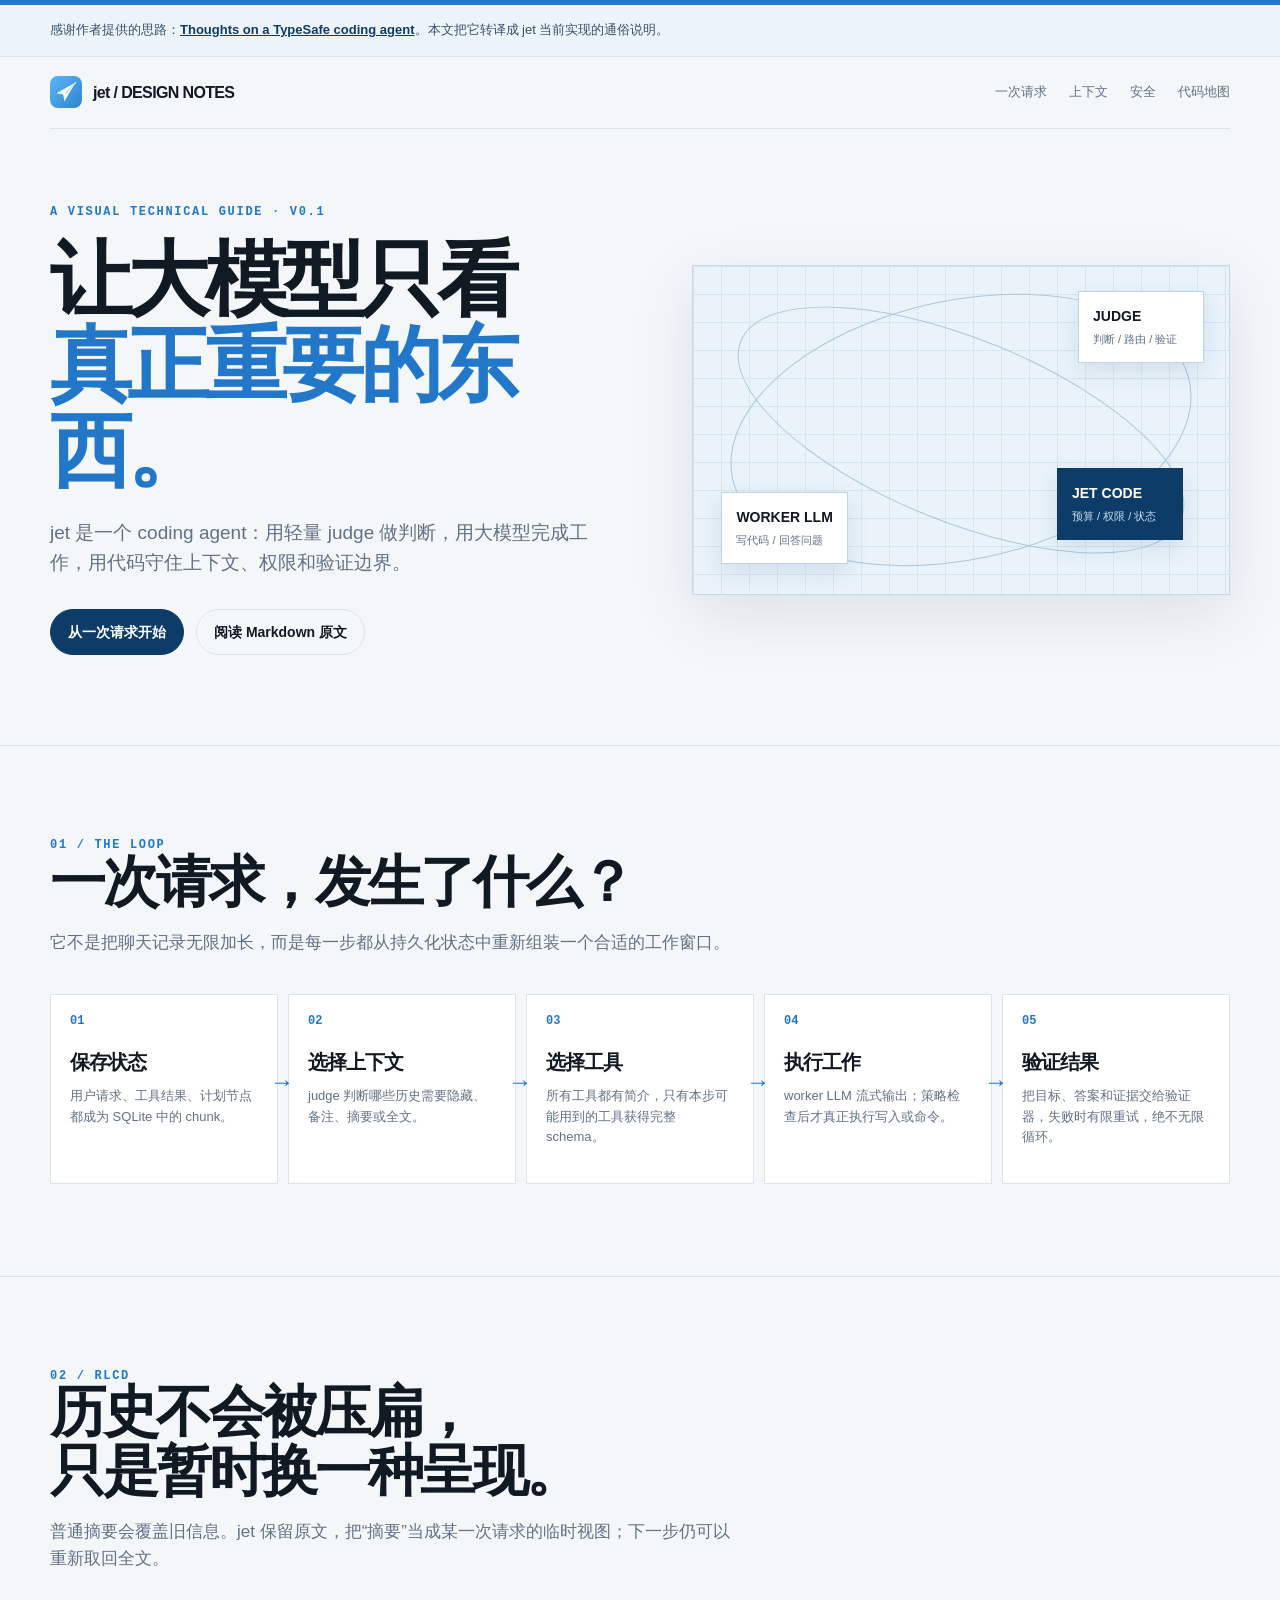
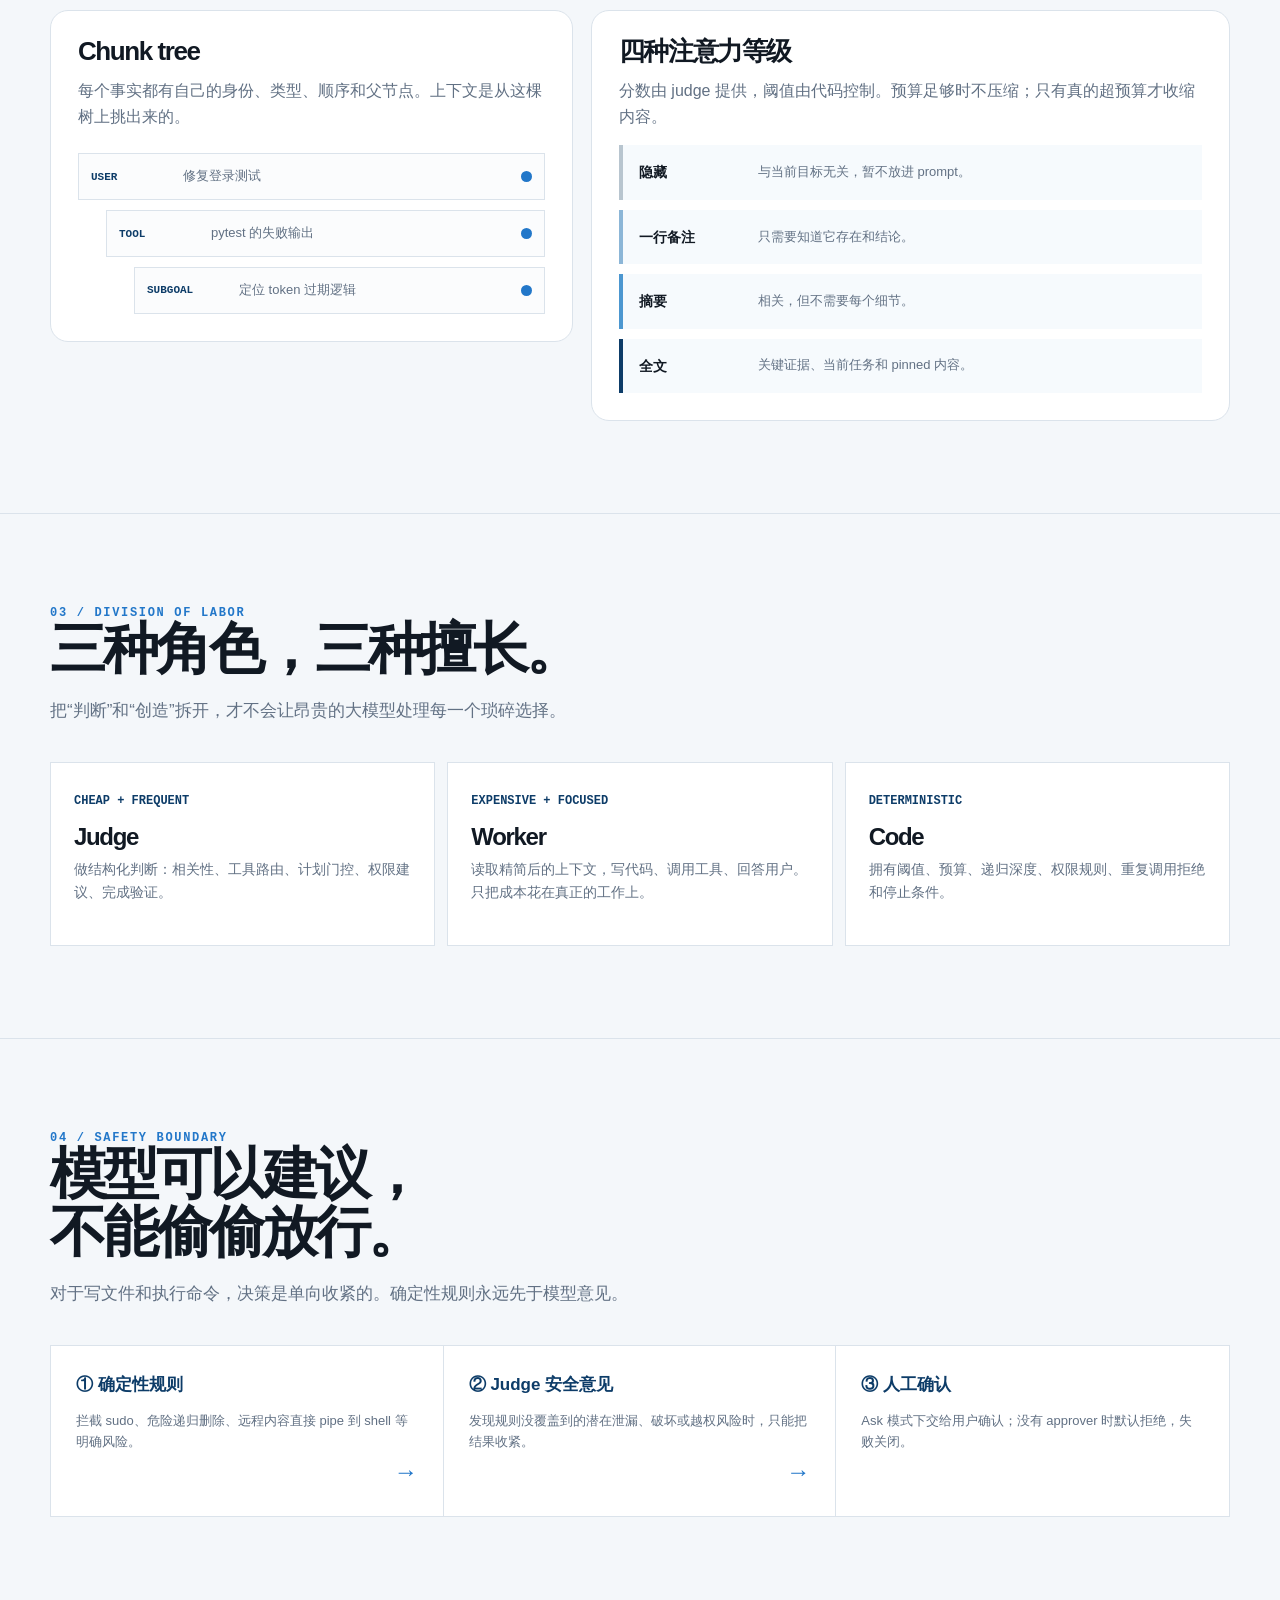
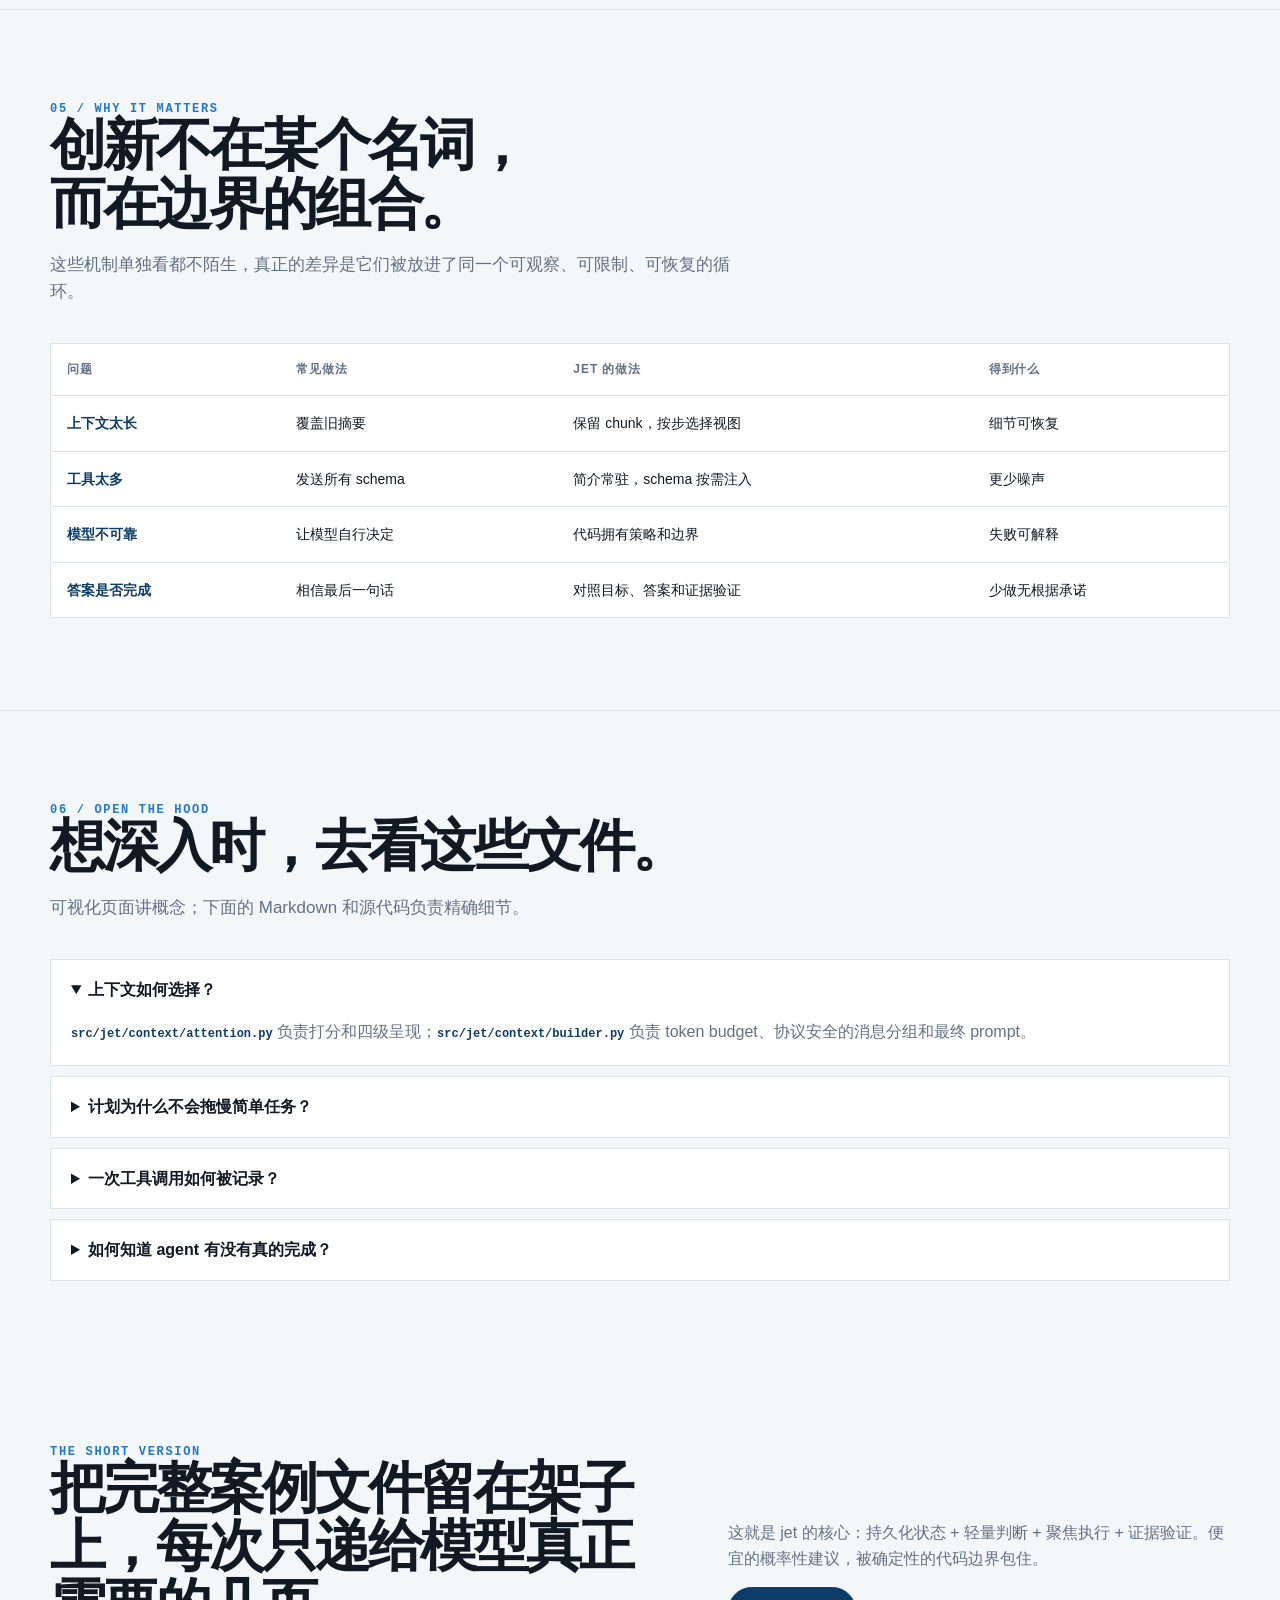
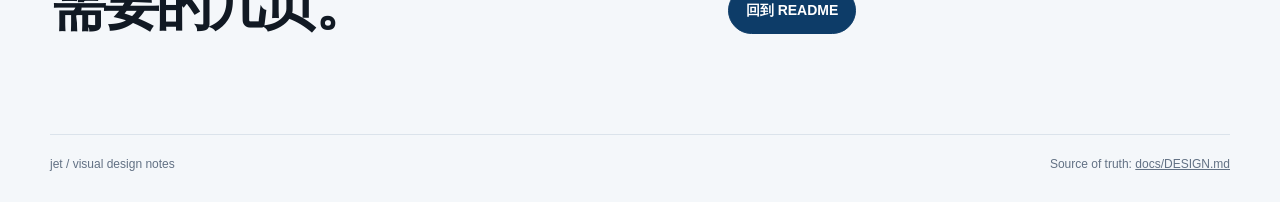
==== docs/design.html @ ad451bf1 "docs: add visual agent design guide" ====
<!doctype html>
<html lang="zh-CN">
<head>
  <meta charset="utf-8">
  <meta name="viewport" content="width=device-width, initial-scale=1">
  <meta name="description" content="jet coding agent 核心设计与创新点的可视化技术说明">
  <title>jet / 设计说明</title>
  <style>
    :root {
      --ink: #111923;
      --muted: #627184;
      --paper: #f4f7fa;
      --panel: #ffffff;
      --line: #dbe3eb;
      --blue: #2277c9;
      --blue-dark: #0d3c68;
      --blue-pale: #e7f2fc;
      --signal: #e6f0e8;
      --shadow: 0 20px 60px rgba(18, 42, 69, .10);
      --radius: 18px;
    }
    * { box-sizing: border-box; }
    html { scroll-behavior: smooth; }
    body {
      margin: 0; color: var(--ink); background: var(--paper);
      font-family: ui-sans-serif, -apple-system, BlinkMacSystemFont, "Segoe UI", sans-serif;
      line-height: 1.6;
    }
    a { color: inherit; }
    .topline { height: 5px; background: var(--blue); }
    .shell { width: min(1180px, calc(100% - 40px)); margin: auto; }
    .credit {
      padding: 15px max(20px, calc((100vw - 1180px) / 2));
      background: #edf4f9; color: #38516b; font-size: 13px;
      border-bottom: 1px solid var(--line);
    }
    .credit a { color: var(--blue-dark); font-weight: 700; }
    nav {
      height: 72px; display: flex; align-items: center; justify-content: space-between;
      border-bottom: 1px solid var(--line);
    }
    .brand { display: flex; align-items: center; gap: 11px; text-decoration: none; font-weight: 800; letter-spacing: -.04em; }
    .brand img { width: 32px; height: 32px; }
    .navlinks { display: flex; gap: 22px; color: var(--muted); font-size: 13px; }
    .navlinks a { text-decoration: none; }
    .navlinks a:hover, .navlinks a:focus { color: var(--blue); }
    .hero { padding: 76px 0 90px; display: grid; grid-template-columns: 1.04fr .96fr; gap: 60px; align-items: center; }
    .kicker { color: var(--blue); font: 700 12px/1.2 ui-monospace, SFMono-Regular, Menlo, monospace; letter-spacing: .14em; text-transform: uppercase; }
    h1, h2, h3 { margin: 0; letter-spacing: -.055em; line-height: 1.04; }
    h1 { margin-top: 18px; max-width: 650px; font-size: clamp(44px, 7vw, 82px); }
    h1 em { color: var(--blue); font-style: normal; }
    .lead { max-width: 570px; margin: 25px 0 30px; color: var(--muted); font-size: 19px; }
    .hero-actions { display: flex; gap: 12px; flex-wrap: wrap; }
    .button { display: inline-flex; align-items: center; padding: 11px 17px; border-radius: 999px; border: 1px solid var(--line); text-decoration: none; font-size: 14px; font-weight: 700; transition: transform .18s ease, border-color .18s ease; }
    .button:hover { transform: translateY(-2px); border-color: var(--blue); }
    .button.primary { color: white; background: var(--blue-dark); border-color: var(--blue-dark); }
    .hero-diagram { position: relative; min-height: 330px; padding: 26px; border: 1px solid #c7d8e7; background: #eaf3fa; box-shadow: var(--shadow); overflow: hidden; }
    .hero-diagram::before { content: ""; position: absolute; inset: 0; opacity: .5; background-image: linear-gradient(#c7d8e7 1px, transparent 1px), linear-gradient(90deg, #c7d8e7 1px, transparent 1px); background-size: 28px 28px; }
    .orbit { position: absolute; inset: 34px; border: 1px solid #a9c7df; border-radius: 50%; transform: rotate(-12deg); }
    .orbit.two { inset: 72px 30px; transform: rotate(22deg); }
    .node { position: absolute; z-index: 1; display: grid; gap: 4px; min-width: 126px; padding: 13px 14px; background: white; border: 1px solid #bdd2e3; box-shadow: 0 8px 22px rgba(28, 75, 117, .12); }
    .node strong { font-size: 14px; }
    .node small { color: var(--muted); font-size: 11px; }
    .node.judge { top: 25px; right: 25px; }
    .node.worker { left: 28px; bottom: 30px; }
    .node.code { right: 46px; bottom: 54px; background: var(--blue-dark); color: white; border-color: var(--blue-dark); }
    .node.code small { color: #c5dcf1; }
    .section { padding: 92px 0; border-top: 1px solid var(--line); }
    .section-head { max-width: 690px; margin-bottom: 38px; }
    h2 { font-size: clamp(32px, 5vw, 56px); }
    .section-head p { color: var(--muted); font-size: 17px; margin: 18px 0 0; }
    .flow { display: grid; grid-template-columns: repeat(5, 1fr); gap: 10px; }
    .flow-step { min-height: 190px; position: relative; padding: 19px; background: var(--panel); border: 1px solid var(--line); }
    .flow-step:not(:last-child)::after { content: "→"; position: absolute; z-index: 2; top: 68px; right: -17px; color: var(--blue); font-size: 24px; }
    .number { color: var(--blue); font: 700 12px ui-monospace, monospace; }
    .flow-step h3 { margin-top: 24px; font-size: 20px; }
    .flow-step p { color: var(--muted); font-size: 13px; }
    .split { display: grid; grid-template-columns: .9fr 1.1fr; gap: 18px; align-items: start; }
    .panel { background: var(--panel); border: 1px solid var(--line); padding: 27px; border-radius: var(--radius); }
    .panel h3 { font-size: 26px; margin-bottom: 13px; }
    .panel p { color: var(--muted); margin-top: 0; }
    .chunk-tree { display: grid; gap: 10px; margin-top: 24px; }
    .chunk { display: grid; grid-template-columns: 80px 1fr auto; gap: 12px; align-items: center; padding: 12px; border: 1px solid var(--line); background: #fbfcfd; font-size: 13px; }
    .chunk b { color: var(--blue-dark); font: 700 11px ui-monospace, monospace; }
    .chunk span { color: var(--muted); }
    .chunk i { width: 11px; height: 11px; border-radius: 50%; background: var(--blue); }
    .chunk:nth-child(2) { margin-left: 28px; } .chunk:nth-child(3) { margin-left: 56px; }
    .levels { display: grid; gap: 10px; }
    .level { display: grid; grid-template-columns: 104px 1fr; gap: 15px; align-items: center; padding: 16px; border-left: 4px solid var(--blue); background: #f6fafd; }
    .level strong { font-size: 14px; } .level span { color: var(--muted); font-size: 13px; }
    .level:nth-child(1) { border-color: #b8c5cf; } .level:nth-child(2) { border-color: #8cb6d7; } .level:nth-child(3) { border-color: #4c97d0; } .level:nth-child(4) { border-color: var(--blue-dark); }
    .roles { display: grid; grid-template-columns: repeat(3, 1fr); gap: 12px; }
    .role { padding: 23px; min-height: 184px; border-top: 4px solid var(--blue); background: var(--panel); border: 1px solid var(--line); }
    .role h3 { font-size: 24px; margin: 14px 0 8px; }
    .role p { color: var(--muted); font-size: 14px; margin: 0; }
    .role code, code { color: var(--blue-dark); font: 700 12px ui-monospace, monospace; }
    .policy { display: grid; grid-template-columns: repeat(3, 1fr); gap: 0; border: 1px solid var(--line); background: var(--panel); }
    .policy-step { padding: 25px; min-height: 160px; border-right: 1px solid var(--line); }
    .policy-step:last-child { border-right: 0; }
    .policy-step strong { display: block; color: var(--blue-dark); font-size: 17px; }
    .policy-step span { display: block; margin-top: 13px; color: var(--muted); font-size: 13px; }
    .policy-step::after { content: "→"; float: right; color: var(--blue); font-size: 24px; }
    .policy-step:last-child::after { content: ""; }
    .compare { width: 100%; border-collapse: collapse; background: var(--panel); border: 1px solid var(--line); font-size: 14px; }
    .compare th, .compare td { text-align: left; vertical-align: top; padding: 16px; border-bottom: 1px solid var(--line); }
    .compare th { color: var(--muted); font-size: 12px; text-transform: uppercase; letter-spacing: .08em; }
    .compare td:first-child { color: var(--blue-dark); font-weight: 800; }
    details { background: var(--panel); border: 1px solid var(--line); margin-top: 10px; }
    summary { cursor: pointer; padding: 17px 20px; font-weight: 800; list-style-position: inside; }
    details div { padding: 0 20px 20px; color: var(--muted); }
    .closing { padding: 72px 0 100px; display: grid; grid-template-columns: 1fr .8fr; gap: 50px; align-items: end; }
    .closing h2 { max-width: 650px; }
    .closing p { color: var(--muted); }
    footer { padding: 20px 0 28px; border-top: 1px solid var(--line); color: var(--muted); font-size: 12px; display: flex; justify-content: space-between; gap: 20px; }
    @media (max-width: 820px) {
      .shell { width: min(100% - 28px, 680px); }
      .navlinks { display: none; }
      .hero, .split, .closing { grid-template-columns: 1fr; gap: 34px; }
      .hero { padding-top: 54px; }
      .flow, .roles { grid-template-columns: 1fr; }
      .flow-step { min-height: auto; } .flow-step:not(:last-child)::after { content: "↓"; top: auto; right: 18px; bottom: -20px; }
      .policy { grid-template-columns: 1fr; } .policy-step { border-right: 0; border-bottom: 1px solid var(--line); min-height: auto; } .policy-step:last-child { border-bottom: 0; }
      .policy-step::after { content: "↓"; }
      .compare { display: block; overflow-x: auto; }
      footer { display: block; } footer span { display: block; margin-top: 7px; }
    }
    @media (prefers-reduced-motion: reduce) { html { scroll-behavior: auto; } .button { transition: none; } }
  </style>
</head>
<body>
  <div class="topline"></div>
  <div class="credit">感谢作者提供的思路：<a href="https://docs.google.com/document/d/1G61uUB0FifUnmmrPzFQojZ3KpczYKmXGpgEXDJ2l_Zg/edit?tab=t.0" target="_blank" rel="noreferrer">Thoughts on a TypeSafe coding agent</a>。本文把它转译成 jet 当前实现的通俗说明。</div>
  <header class="shell">
    <nav aria-label="主导航">
      <a class="brand" href="#top"><img src="logo.svg" alt="jet logo">jet / DESIGN NOTES</a>
      <div class="navlinks"><a href="#flow">一次请求</a><a href="#context">上下文</a><a href="#safety">安全</a><a href="#map">代码地图</a></div>
    </nav>
  </header>

  <main id="top">
    <section class="shell hero">
      <div>
        <div class="kicker">A visual technical guide · v0.1</div>
        <h1>让大模型只看<br><em>真正重要的东西。</em></h1>
        <p class="lead">jet 是一个 coding agent：用轻量 judge 做判断，用大模型完成工作，用代码守住上下文、权限和验证边界。</p>
        <div class="hero-actions"><a class="button primary" href="#flow">从一次请求开始</a><a class="button" href="DESIGN.md">阅读 Markdown 原文</a></div>
      </div>
      <div class="hero-diagram" aria-label="judge、worker 和 code 的协作图">
        <div class="orbit"></div><div class="orbit two"></div>
        <div class="node judge"><strong>JUDGE</strong><small>判断 / 路由 / 验证</small></div>
        <div class="node worker"><strong>WORKER LLM</strong><small>写代码 / 回答问题</small></div>
        <div class="node code"><strong>JET CODE</strong><small>预算 / 权限 / 状态</small></div>
      </div>
    </section>

    <section class="section" id="flow"><div class="shell">
      <div class="section-head"><div class="kicker">01 / The loop</div><h2>一次请求，发生了什么？</h2><p>它不是把聊天记录无限加长，而是每一步都从持久化状态中重新组装一个合适的工作窗口。</p></div>
      <div class="flow">
        <article class="flow-step"><div class="number">01</div><h3>保存状态</h3><p>用户请求、工具结果、计划节点都成为 SQLite 中的 chunk。</p></article>
        <article class="flow-step"><div class="number">02</div><h3>选择上下文</h3><p>judge 判断哪些历史需要隐藏、备注、摘要或全文。</p></article>
        <article class="flow-step"><div class="number">03</div><h3>选择工具</h3><p>所有工具都有简介，只有本步可能用到的工具获得完整 schema。</p></article>
        <article class="flow-step"><div class="number">04</div><h3>执行工作</h3><p>worker LLM 流式输出；策略检查后才真正执行写入或命令。</p></article>
        <article class="flow-step"><div class="number">05</div><h3>验证结果</h3><p>把目标、答案和证据交给验证器，失败时有限重试，绝不无限循环。</p></article>
      </div>
    </div></section>

    <section class="section" id="context"><div class="shell">
      <div class="section-head"><div class="kicker">02 / RLCD</div><h2>历史不会被压扁，<br>只是暂时换一种呈现。</h2><p>普通摘要会覆盖旧信息。jet 保留原文，把“摘要”当成某一次请求的临时视图；下一步仍可以重新取回全文。</p></div>
      <div class="split">
        <div class="panel"><h3>Chunk tree</h3><p>每个事实都有自己的身份、类型、顺序和父节点。上下文是从这棵树上挑出来的。</p><div class="chunk-tree"><div class="chunk"><b>USER</b><span>修复登录测试</span><i></i></div><div class="chunk"><b>TOOL</b><span>pytest 的失败输出</span><i></i></div><div class="chunk"><b>SUBGOAL</b><span>定位 token 过期逻辑</span><i></i></div></div></div>
        <div class="panel"><h3>四种注意力等级</h3><p>分数由 judge 提供，阈值由代码控制。预算足够时不压缩；只有真的超预算才收缩内容。</p><div class="levels"><div class="level"><strong>隐藏</strong><span>与当前目标无关，暂不放进 prompt。</span></div><div class="level"><strong>一行备注</strong><span>只需要知道它存在和结论。</span></div><div class="level"><strong>摘要</strong><span>相关，但不需要每个细节。</span></div><div class="level"><strong>全文</strong><span>关键证据、当前任务和 pinned 内容。</span></div></div></div>
      </div>
    </div></section>

    <section class="section"><div class="shell">
      <div class="section-head"><div class="kicker">03 / Division of labor</div><h2>三种角色，三种擅长。</h2><p>把“判断”和“创造”拆开，才不会让昂贵的大模型处理每一个琐碎选择。</p></div>
      <div class="roles"><article class="role"><code>CHEAP + FREQUENT</code><h3>Judge</h3><p>做结构化判断：相关性、工具路由、计划门控、权限建议、完成验证。</p></article><article class="role"><code>EXPENSIVE + FOCUSED</code><h3>Worker</h3><p>读取精简后的上下文，写代码、调用工具、回答用户。只把成本花在真正的工作上。</p></article><article class="role"><code>DETERMINISTIC</code><h3>Code</h3><p>拥有阈值、预算、递归深度、权限规则、重复调用拒绝和停止条件。</p></article></div>
    </div></section>

    <section class="section" id="safety"><div class="shell">
      <div class="section-head"><div class="kicker">04 / Safety boundary</div><h2>模型可以建议，<br>不能偷偷放行。</h2><p>对于写文件和执行命令，决策是单向收紧的。确定性规则永远先于模型意见。</p></div>
      <div class="policy"><div class="policy-step"><strong>① 确定性规则</strong><span>拦截 sudo、危险递归删除、远程内容直接 pipe 到 shell 等明确风险。</span></div><div class="policy-step"><strong>② Judge 安全意见</strong><span>发现规则没覆盖到的潜在泄漏、破坏或越权风险时，只能把结果收紧。</span></div><div class="policy-step"><strong>③ 人工确认</strong><span>Ask 模式下交给用户确认；没有 approver 时默认拒绝，失败关闭。</span></div></div>
    </div></section>

    <section class="section"><div class="shell">
      <div class="section-head"><div class="kicker">05 / Why it matters</div><h2>创新不在某个名词，<br>而在边界的组合。</h2><p>这些机制单独看都不陌生，真正的差异是它们被放进了同一个可观察、可限制、可恢复的循环。</p></div>
      <table class="compare"><thead><tr><th>问题</th><th>常见做法</th><th>jet 的做法</th><th>得到什么</th></tr></thead><tbody><tr><td>上下文太长</td><td>覆盖旧摘要</td><td>保留 chunk，按步选择视图</td><td>细节可恢复</td></tr><tr><td>工具太多</td><td>发送所有 schema</td><td>简介常驻，schema 按需注入</td><td>更少噪声</td></tr><tr><td>模型不可靠</td><td>让模型自行决定</td><td>代码拥有策略和边界</td><td>失败可解释</td></tr><tr><td>答案是否完成</td><td>相信最后一句话</td><td>对照目标、答案和证据验证</td><td>少做无根据承诺</td></tr></tbody></table>
    </div></section>

    <section class="section" id="map"><div class="shell">
      <div class="section-head"><div class="kicker">06 / Open the hood</div><h2>想深入时，去看这些文件。</h2><p>可视化页面讲概念；下面的 Markdown 和源代码负责精确细节。</p></div>
      <details open><summary>上下文如何选择？</summary><div><code>src/jet/context/attention.py</code> 负责打分和四级呈现；<code>src/jet/context/builder.py</code> 负责 token budget、协议安全的消息分组和最终 prompt。</div></details>
      <details><summary>计划为什么不会拖慢简单任务？</summary><div><code>src/jet/context/decompose.py</code> 先用 judge 判断是否需要计划，并与第一步生成并发；计划还有深度、总节点数、去重和可执行性边界。</div></details>
      <details><summary>一次工具调用如何被记录？</summary><div><code>src/jet/agent/loop.py</code> 负责执行、持久化和重复调用拒绝；<code>src/jet/policy/permissions.py</code> 负责规则、judge 意见和人工审批。</div></details>
      <details><summary>如何知道 agent 有没有真的完成？</summary><div><code>src/jet/agent/verify.py</code> 同时支持 judge 与独立 LLM 验证；结果写入 trace，格式错误或 provider 不可用时明确标记为 inconclusive。</div></details>
    </div></section>

    <section class="shell closing"><div><div class="kicker">The short version</div><h2>把完整案例文件留在架子上，每次只递给模型真正需要的几页。</h2></div><div><p>这就是 jet 的核心：持久化状态 + 轻量判断 + 聚焦执行 + 证据验证。便宜的概率性建议，被确定性的代码边界包住。</p><a class="button primary" href="../README.md">回到 README</a></div></section>
  </main>
  <footer class="shell"><span>jet / visual design notes</span><span>Source of truth: <a href="DESIGN.md">docs/DESIGN.md</a></span></footer>
</body>
</html>
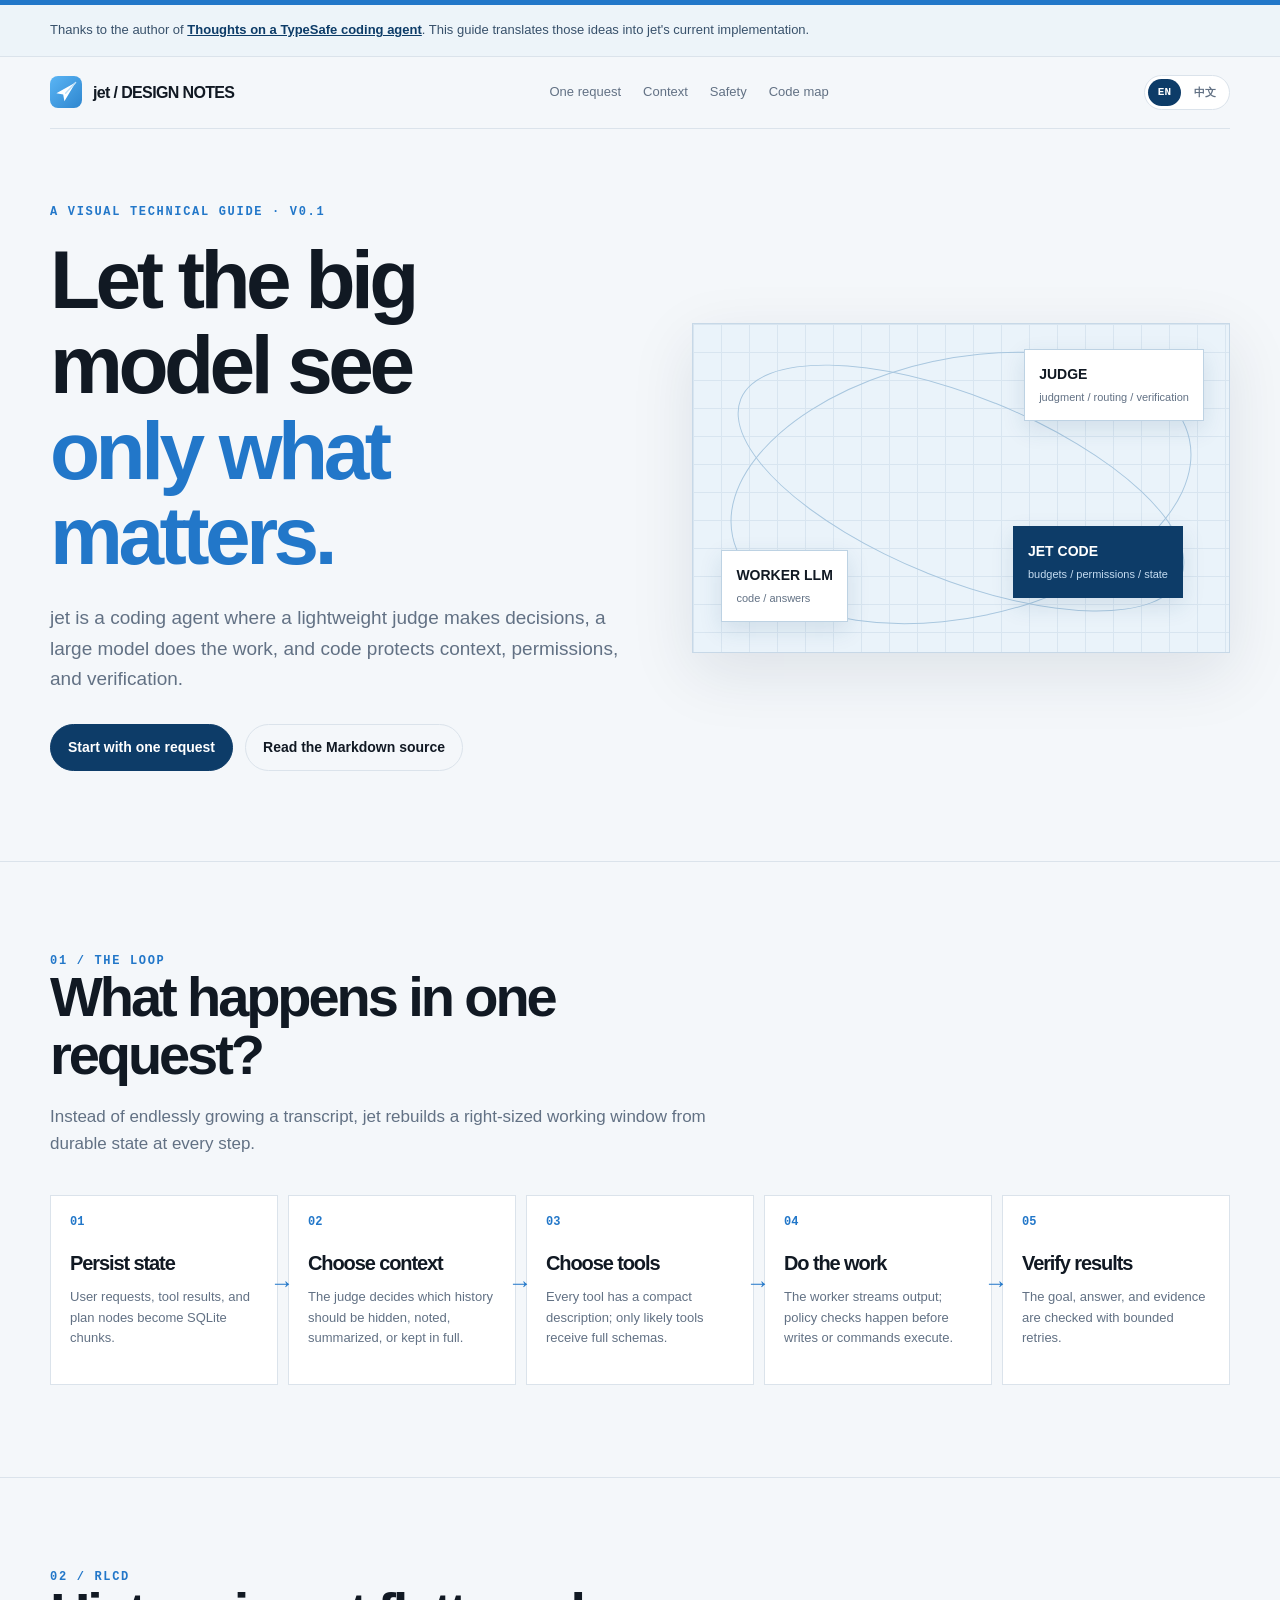
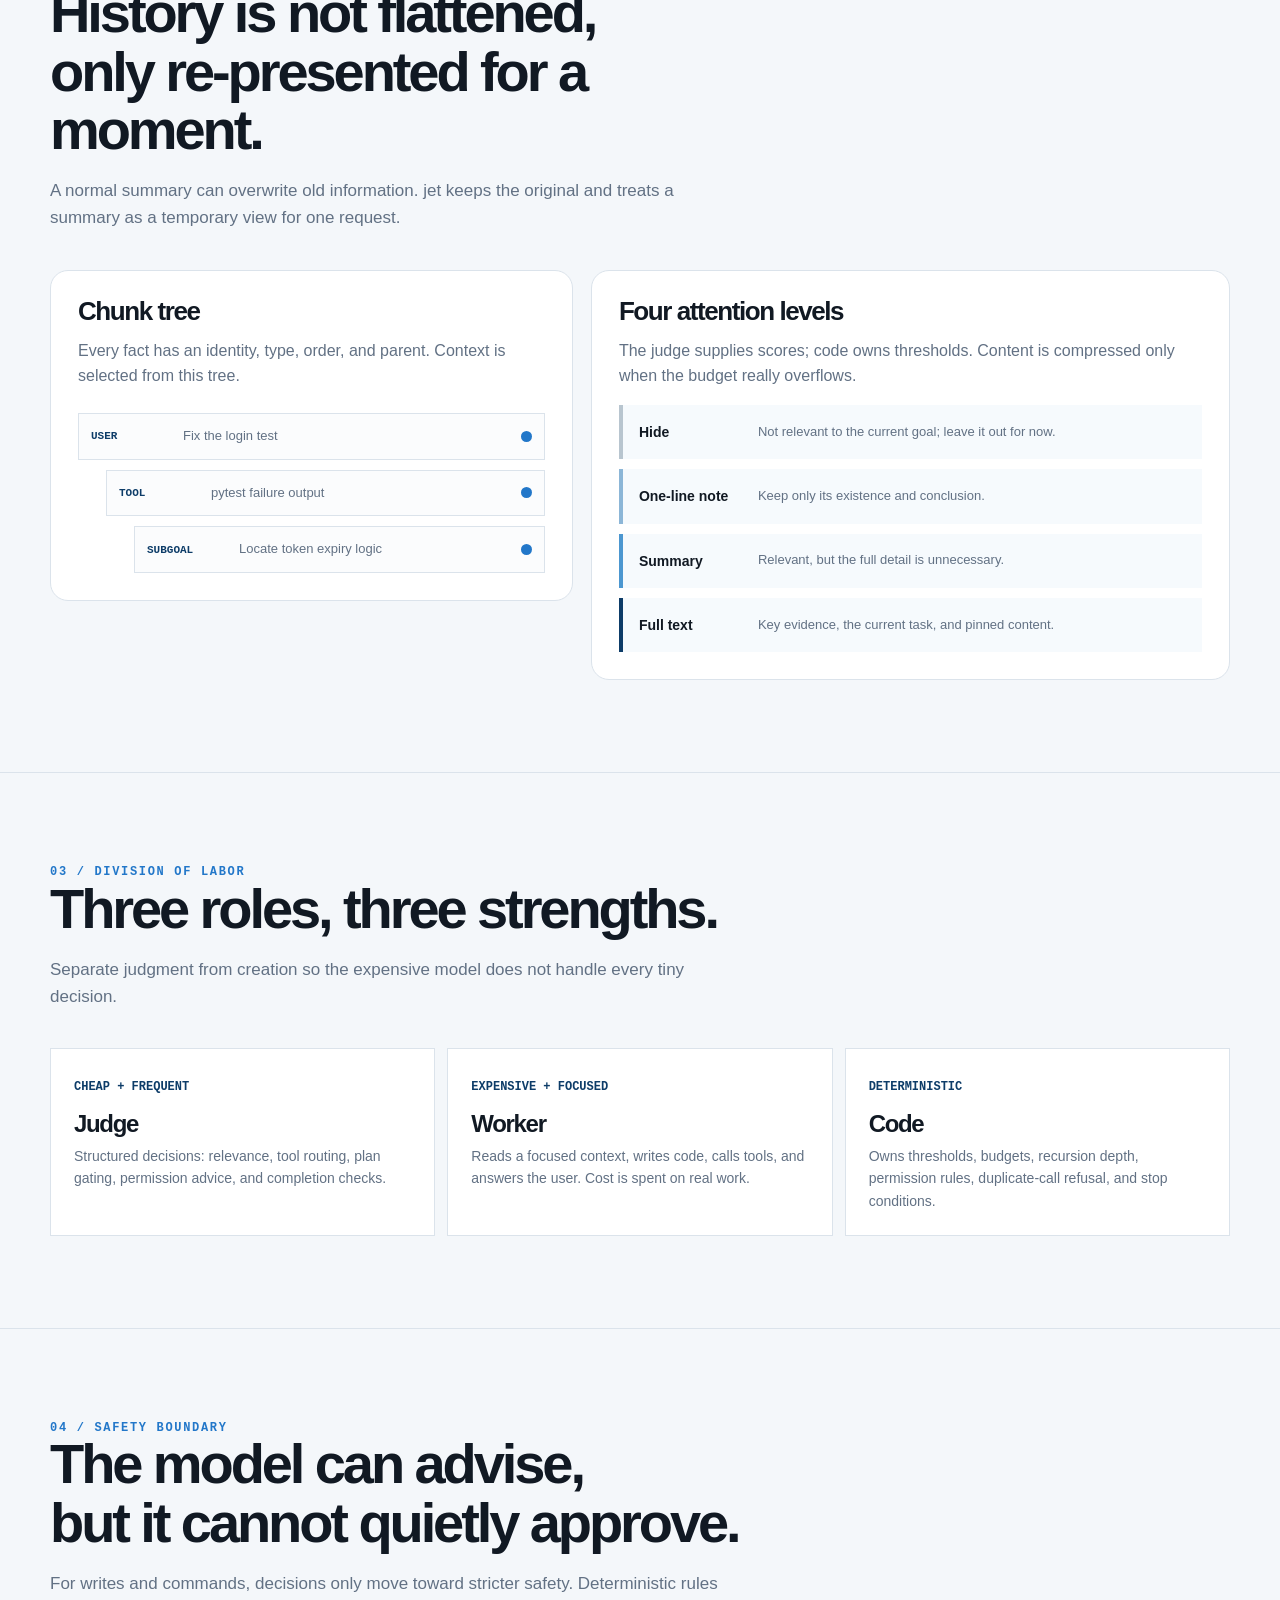
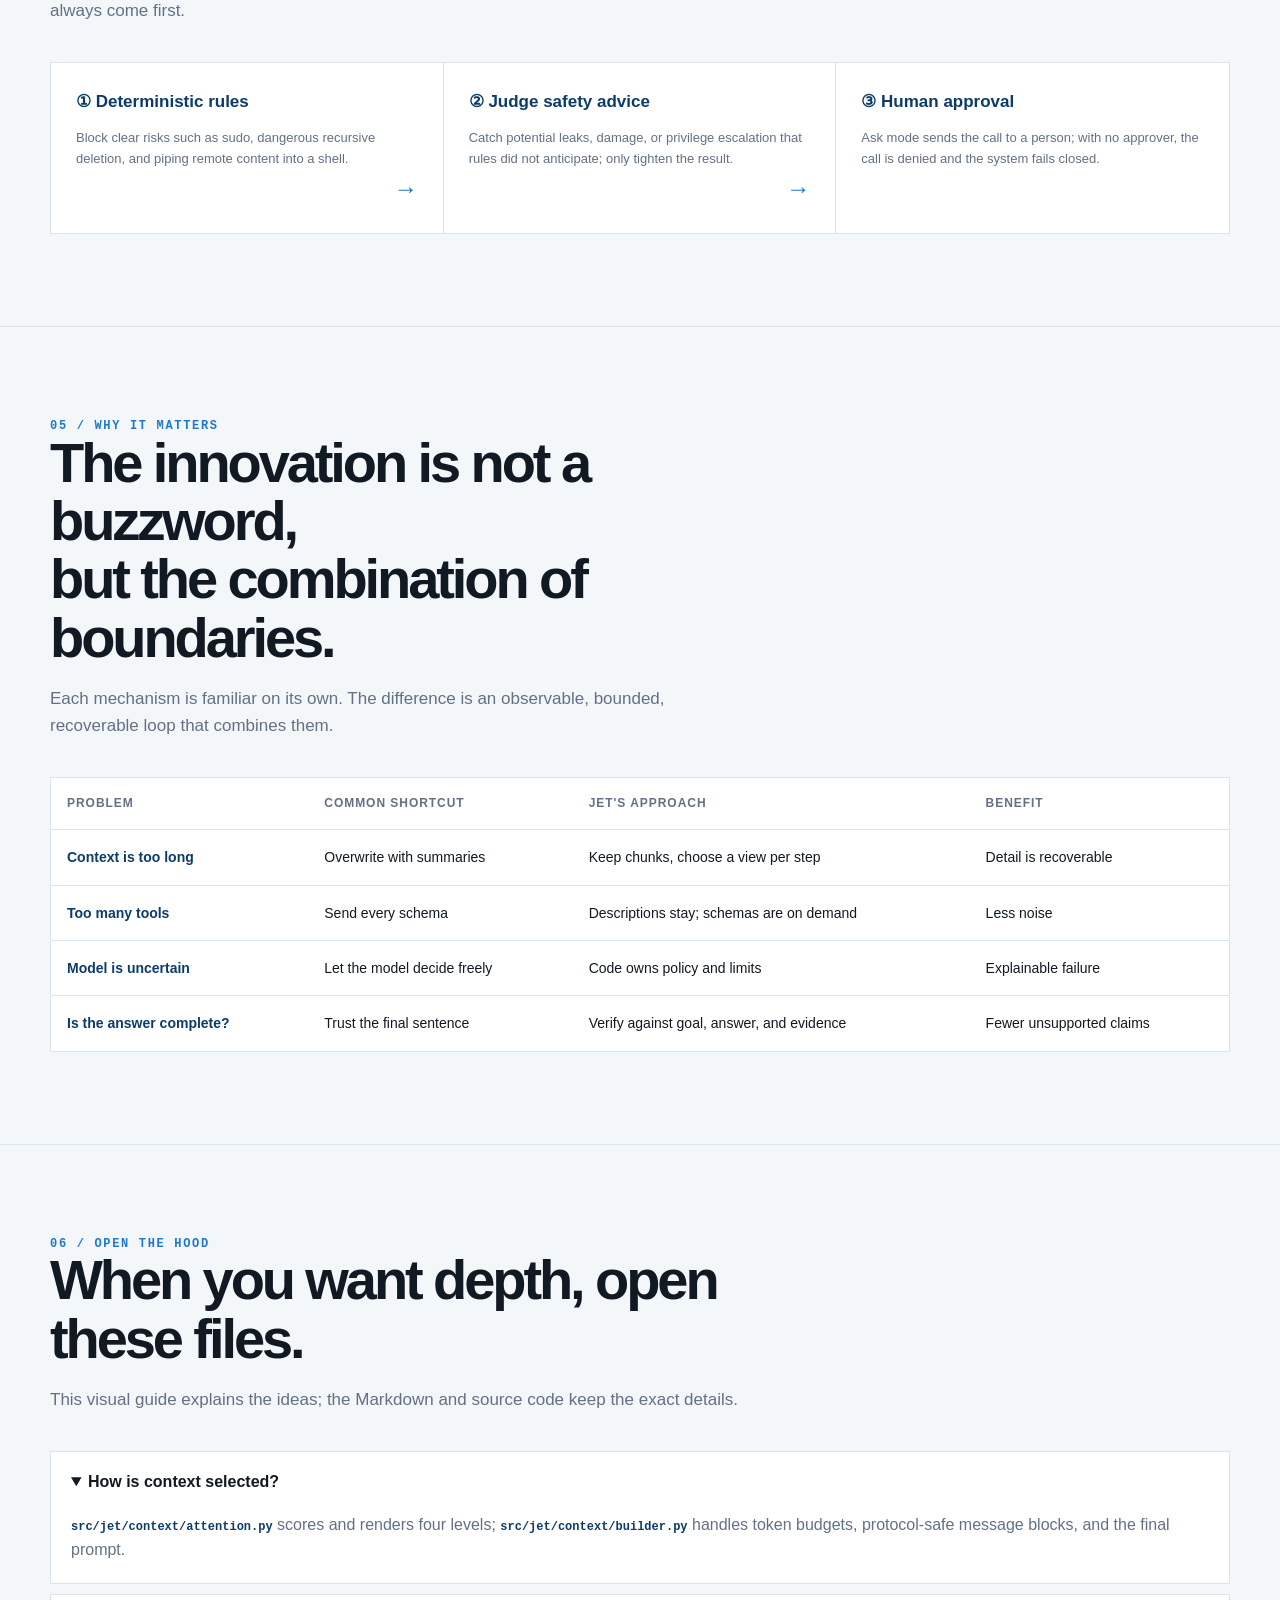
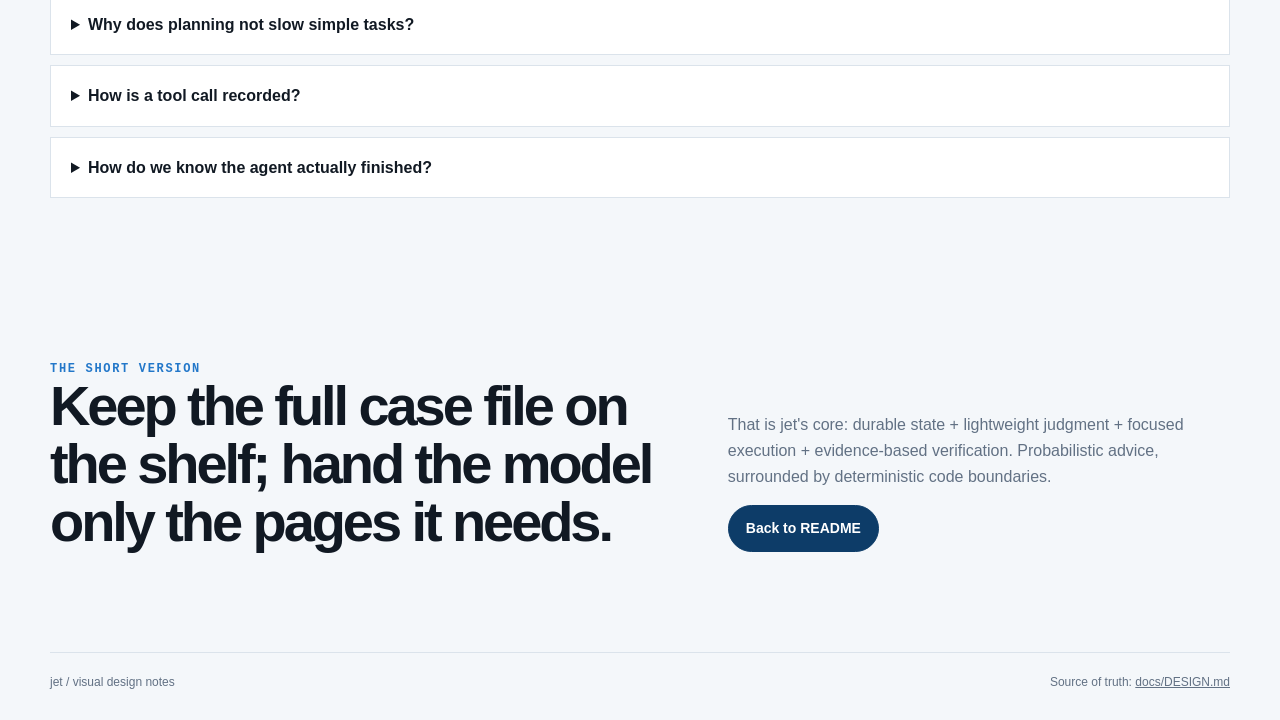
==== commit c243606f: "docs: add bilingual design guide tabs" ====
--- a/docs/design.html
+++ b/docs/design.html
@@ -44,6 +44,9 @@
     .navlinks { display: flex; gap: 22px; color: var(--muted); font-size: 13px; }
     .navlinks a { text-decoration: none; }
     .navlinks a:hover, .navlinks a:focus { color: var(--blue); }
+    .lang-tabs { display: inline-flex; gap: 3px; padding: 3px; border: 1px solid var(--line); background: var(--panel); border-radius: 999px; }
+    .lang-tab { border: 0; border-radius: 999px; padding: 6px 10px; color: var(--muted); background: transparent; cursor: pointer; font: 700 11px ui-monospace, SFMono-Regular, Menlo, monospace; }
+    .lang-tab[aria-selected="true"] { color: white; background: var(--blue-dark); }
     .hero { padding: 76px 0 90px; display: grid; grid-template-columns: 1.04fr .96fr; gap: 60px; align-items: center; }
     .kicker { color: var(--blue); font: 700 12px/1.2 ui-monospace, SFMono-Regular, Menlo, monospace; letter-spacing: .14em; text-transform: uppercase; }
     h1, h2, h3 { margin: 0; letter-spacing: -.055em; line-height: 1.04; }
@@ -129,11 +132,12 @@
 </head>
 <body>
   <div class="topline"></div>
-  <div class="credit">感谢作者提供的思路：<a href="https://docs.google.com/document/d/1G61uUB0FifUnmmrPzFQojZ3KpczYKmXGpgEXDJ2l_Zg/edit?tab=t.0" target="_blank" rel="noreferrer">Thoughts on a TypeSafe coding agent</a>。本文把它转译成 jet 当前实现的通俗说明。</div>
+  <div class="credit"><span data-i18n="credit">Thanks to the author of <a href="https://docs.google.com/document/d/1G61uUB0FifUnmmrPzFQojZ3KpczYKmXGpgEXDJ2l_Zg/edit?tab=t.0" target="_blank" rel="noreferrer">Thoughts on a TypeSafe coding agent</a>. This guide translates those ideas into jet's current implementation.</span></div>
   <header class="shell">
     <nav aria-label="主导航">
       <a class="brand" href="#top"><img src="logo.svg" alt="jet logo">jet / DESIGN NOTES</a>
-      <div class="navlinks"><a href="#flow">一次请求</a><a href="#context">上下文</a><a href="#safety">安全</a><a href="#map">代码地图</a></div>
+      <div class="navlinks"><a href="#flow" data-i18n="nav-flow">One request</a><a href="#context" data-i18n="nav-context">Context</a><a href="#safety" data-i18n="nav-safety">Safety</a><a href="#map" data-i18n="nav-map">Code map</a></div>
+      <div class="lang-tabs" role="tablist" aria-label="Language"><button class="lang-tab" type="button" role="tab" data-lang="en" aria-selected="true">EN</button><button class="lang-tab" type="button" role="tab" data-lang="zh" aria-selected="false">中文</button></div>
     </nav>
   </header>
 
@@ -141,62 +145,104 @@
     <section class="shell hero">
       <div>
         <div class="kicker">A visual technical guide · v0.1</div>
-        <h1>让大模型只看<br><em>真正重要的东西。</em></h1>
-        <p class="lead">jet 是一个 coding agent：用轻量 judge 做判断，用大模型完成工作，用代码守住上下文、权限和验证边界。</p>
-        <div class="hero-actions"><a class="button primary" href="#flow">从一次请求开始</a><a class="button" href="DESIGN.md">阅读 Markdown 原文</a></div>
+        <h1 data-i18n="hero-title">Let the big model see<br><em>only what matters.</em></h1>
+        <p class="lead" data-i18n="hero-lead">jet is a coding agent where a lightweight judge makes decisions, a large model does the work, and code protects context, permissions, and verification.</p>
+        <div class="hero-actions"><a class="button primary" href="#flow" data-i18n="hero-cta">Start with one request</a><a class="button" href="DESIGN.md" data-i18n="hero-doc">Read the Markdown source</a></div>
       </div>
       <div class="hero-diagram" aria-label="judge、worker 和 code 的协作图">
         <div class="orbit"></div><div class="orbit two"></div>
-        <div class="node judge"><strong>JUDGE</strong><small>判断 / 路由 / 验证</small></div>
-        <div class="node worker"><strong>WORKER LLM</strong><small>写代码 / 回答问题</small></div>
-        <div class="node code"><strong>JET CODE</strong><small>预算 / 权限 / 状态</small></div>
+        <div class="node judge"><strong>JUDGE</strong><small data-i18n="node-judge">judgment / routing / verification</small></div>
+        <div class="node worker"><strong>WORKER LLM</strong><small data-i18n="node-worker">code / answers</small></div>
+        <div class="node code"><strong>JET CODE</strong><small data-i18n="node-code">budgets / permissions / state</small></div>
       </div>
     </section>
 
     <section class="section" id="flow"><div class="shell">
-      <div class="section-head"><div class="kicker">01 / The loop</div><h2>一次请求，发生了什么？</h2><p>它不是把聊天记录无限加长，而是每一步都从持久化状态中重新组装一个合适的工作窗口。</p></div>
+      <div class="section-head"><div class="kicker">01 / The loop</div><h2 data-i18n="flow-title">What happens in one request?</h2><p data-i18n="flow-lead">Instead of endlessly growing a transcript, jet rebuilds a right-sized working window from durable state at every step.</p></div>
       <div class="flow">
-        <article class="flow-step"><div class="number">01</div><h3>保存状态</h3><p>用户请求、工具结果、计划节点都成为 SQLite 中的 chunk。</p></article>
-        <article class="flow-step"><div class="number">02</div><h3>选择上下文</h3><p>judge 判断哪些历史需要隐藏、备注、摘要或全文。</p></article>
-        <article class="flow-step"><div class="number">03</div><h3>选择工具</h3><p>所有工具都有简介，只有本步可能用到的工具获得完整 schema。</p></article>
-        <article class="flow-step"><div class="number">04</div><h3>执行工作</h3><p>worker LLM 流式输出；策略检查后才真正执行写入或命令。</p></article>
-        <article class="flow-step"><div class="number">05</div><h3>验证结果</h3><p>把目标、答案和证据交给验证器，失败时有限重试，绝不无限循环。</p></article>
+        <article class="flow-step"><div class="number">01</div><h3 data-i18n="flow-1-title">Persist state</h3><p data-i18n="flow-1-copy">User requests, tool results, and plan nodes become SQLite chunks.</p></article>
+        <article class="flow-step"><div class="number">02</div><h3 data-i18n="flow-2-title">Choose context</h3><p data-i18n="flow-2-copy">The judge decides which history should be hidden, noted, summarized, or kept in full.</p></article>
+        <article class="flow-step"><div class="number">03</div><h3 data-i18n="flow-3-title">Choose tools</h3><p data-i18n="flow-3-copy">Every tool has a compact description; only likely tools receive full schemas.</p></article>
+        <article class="flow-step"><div class="number">04</div><h3 data-i18n="flow-4-title">Do the work</h3><p data-i18n="flow-4-copy">The worker streams output; policy checks happen before writes or commands execute.</p></article>
+        <article class="flow-step"><div class="number">05</div><h3 data-i18n="flow-5-title">Verify results</h3><p data-i18n="flow-5-copy">The goal, answer, and evidence are checked with bounded retries.</p></article>
       </div>
     </div></section>
 
     <section class="section" id="context"><div class="shell">
-      <div class="section-head"><div class="kicker">02 / RLCD</div><h2>历史不会被压扁，<br>只是暂时换一种呈现。</h2><p>普通摘要会覆盖旧信息。jet 保留原文，把“摘要”当成某一次请求的临时视图；下一步仍可以重新取回全文。</p></div>
+      <div class="section-head"><div class="kicker">02 / RLCD</div><h2 data-i18n="context-title">History is not flattened,<br>only re-presented for a moment.</h2><p data-i18n="context-lead">A normal summary can overwrite old information. jet keeps the original and treats a summary as a temporary view for one request.</p></div>
       <div class="split">
-        <div class="panel"><h3>Chunk tree</h3><p>每个事实都有自己的身份、类型、顺序和父节点。上下文是从这棵树上挑出来的。</p><div class="chunk-tree"><div class="chunk"><b>USER</b><span>修复登录测试</span><i></i></div><div class="chunk"><b>TOOL</b><span>pytest 的失败输出</span><i></i></div><div class="chunk"><b>SUBGOAL</b><span>定位 token 过期逻辑</span><i></i></div></div></div>
-        <div class="panel"><h3>四种注意力等级</h3><p>分数由 judge 提供，阈值由代码控制。预算足够时不压缩；只有真的超预算才收缩内容。</p><div class="levels"><div class="level"><strong>隐藏</strong><span>与当前目标无关，暂不放进 prompt。</span></div><div class="level"><strong>一行备注</strong><span>只需要知道它存在和结论。</span></div><div class="level"><strong>摘要</strong><span>相关，但不需要每个细节。</span></div><div class="level"><strong>全文</strong><span>关键证据、当前任务和 pinned 内容。</span></div></div></div>
+        <div class="panel"><h3 data-i18n="chunk-title">Chunk tree</h3><p data-i18n="chunk-lead">Every fact has an identity, type, order, and parent. Context is selected from this tree.</p><div class="chunk-tree"><div class="chunk"><b>USER</b><span data-i18n="chunk-1">Fix the login test</span><i></i></div><div class="chunk"><b>TOOL</b><span data-i18n="chunk-2">pytest failure output</span><i></i></div><div class="chunk"><b>SUBGOAL</b><span data-i18n="chunk-3">Locate token expiry logic</span><i></i></div></div></div>
+        <div class="panel"><h3 data-i18n="levels-title">Four attention levels</h3><p data-i18n="levels-lead">The judge supplies scores; code owns thresholds. Content is compressed only when the budget really overflows.</p><div class="levels"><div class="level"><strong data-i18n="level-1-title">Hide</strong><span data-i18n="level-1-copy">Not relevant to the current goal; leave it out for now.</span></div><div class="level"><strong data-i18n="level-2-title">One-line note</strong><span data-i18n="level-2-copy">Keep only its existence and conclusion.</span></div><div class="level"><strong data-i18n="level-3-title">Summary</strong><span data-i18n="level-3-copy">Relevant, but the full detail is unnecessary.</span></div><div class="level"><strong data-i18n="level-4-title">Full text</strong><span data-i18n="level-4-copy">Key evidence, the current task, and pinned content.</span></div></div></div>
       </div>
     </div></section>
 
     <section class="section"><div class="shell">
-      <div class="section-head"><div class="kicker">03 / Division of labor</div><h2>三种角色，三种擅长。</h2><p>把“判断”和“创造”拆开，才不会让昂贵的大模型处理每一个琐碎选择。</p></div>
-      <div class="roles"><article class="role"><code>CHEAP + FREQUENT</code><h3>Judge</h3><p>做结构化判断：相关性、工具路由、计划门控、权限建议、完成验证。</p></article><article class="role"><code>EXPENSIVE + FOCUSED</code><h3>Worker</h3><p>读取精简后的上下文，写代码、调用工具、回答用户。只把成本花在真正的工作上。</p></article><article class="role"><code>DETERMINISTIC</code><h3>Code</h3><p>拥有阈值、预算、递归深度、权限规则、重复调用拒绝和停止条件。</p></article></div>
+      <div class="section-head"><div class="kicker">03 / Division of labor</div><h2 data-i18n="roles-title">Three roles, three strengths.</h2><p data-i18n="roles-lead">Separate judgment from creation so the expensive model does not handle every tiny decision.</p></div>
+      <div class="roles"><article class="role"><code>CHEAP + FREQUENT</code><h3>Judge</h3><p data-i18n="judge-copy">Structured decisions: relevance, tool routing, plan gating, permission advice, and completion checks.</p></article><article class="role"><code>EXPENSIVE + FOCUSED</code><h3>Worker</h3><p data-i18n="worker-copy">Reads a focused context, writes code, calls tools, and answers the user. Cost is spent on real work.</p></article><article class="role"><code>DETERMINISTIC</code><h3>Code</h3><p data-i18n="code-copy">Owns thresholds, budgets, recursion depth, permission rules, duplicate-call refusal, and stop conditions.</p></article></div>
     </div></section>
 
     <section class="section" id="safety"><div class="shell">
-      <div class="section-head"><div class="kicker">04 / Safety boundary</div><h2>模型可以建议，<br>不能偷偷放行。</h2><p>对于写文件和执行命令，决策是单向收紧的。确定性规则永远先于模型意见。</p></div>
-      <div class="policy"><div class="policy-step"><strong>① 确定性规则</strong><span>拦截 sudo、危险递归删除、远程内容直接 pipe 到 shell 等明确风险。</span></div><div class="policy-step"><strong>② Judge 安全意见</strong><span>发现规则没覆盖到的潜在泄漏、破坏或越权风险时，只能把结果收紧。</span></div><div class="policy-step"><strong>③ 人工确认</strong><span>Ask 模式下交给用户确认；没有 approver 时默认拒绝，失败关闭。</span></div></div>
+      <div class="section-head"><div class="kicker">04 / Safety boundary</div><h2 data-i18n="safety-title">The model can advise,<br>but it cannot quietly approve.</h2><p data-i18n="safety-lead">For writes and commands, decisions only move toward stricter safety. Deterministic rules always come first.</p></div>
+      <div class="policy"><div class="policy-step"><strong data-i18n="policy-1-title">① Deterministic rules</strong><span data-i18n="policy-1-copy">Block clear risks such as sudo, dangerous recursive deletion, and piping remote content into a shell.</span></div><div class="policy-step"><strong data-i18n="policy-2-title">② Judge safety advice</strong><span data-i18n="policy-2-copy">Catch potential leaks, damage, or privilege escalation that rules did not anticipate; only tighten the result.</span></div><div class="policy-step"><strong data-i18n="policy-3-title">③ Human approval</strong><span data-i18n="policy-3-copy">Ask mode sends the call to a person; with no approver, the call is denied and the system fails closed.</span></div></div>
     </div></section>
 
     <section class="section"><div class="shell">
-      <div class="section-head"><div class="kicker">05 / Why it matters</div><h2>创新不在某个名词，<br>而在边界的组合。</h2><p>这些机制单独看都不陌生，真正的差异是它们被放进了同一个可观察、可限制、可恢复的循环。</p></div>
-      <table class="compare"><thead><tr><th>问题</th><th>常见做法</th><th>jet 的做法</th><th>得到什么</th></tr></thead><tbody><tr><td>上下文太长</td><td>覆盖旧摘要</td><td>保留 chunk，按步选择视图</td><td>细节可恢复</td></tr><tr><td>工具太多</td><td>发送所有 schema</td><td>简介常驻，schema 按需注入</td><td>更少噪声</td></tr><tr><td>模型不可靠</td><td>让模型自行决定</td><td>代码拥有策略和边界</td><td>失败可解释</td></tr><tr><td>答案是否完成</td><td>相信最后一句话</td><td>对照目标、答案和证据验证</td><td>少做无根据承诺</td></tr></tbody></table>
+      <div class="section-head"><div class="kicker">05 / Why it matters</div><h2 data-i18n="why-title">The innovation is not a buzzword,<br>but the combination of boundaries.</h2><p data-i18n="why-lead">Each mechanism is familiar on its own. The difference is an observable, bounded, recoverable loop that combines them.</p></div>
+      <table class="compare"><thead><tr><th data-i18n="table-1">Problem</th><th data-i18n="table-2">Common shortcut</th><th data-i18n="table-3">jet's approach</th><th data-i18n="table-4">Benefit</th></tr></thead><tbody><tr><td data-i18n="row-1-1">Context is too long</td><td data-i18n="row-1-2">Overwrite with summaries</td><td data-i18n="row-1-3">Keep chunks, choose a view per step</td><td data-i18n="row-1-4">Detail is recoverable</td></tr><tr><td data-i18n="row-2-1">Too many tools</td><td data-i18n="row-2-2">Send every schema</td><td data-i18n="row-2-3">Descriptions stay; schemas are on demand</td><td data-i18n="row-2-4">Less noise</td></tr><tr><td data-i18n="row-3-1">Model is uncertain</td><td data-i18n="row-3-2">Let the model decide freely</td><td data-i18n="row-3-3">Code owns policy and limits</td><td data-i18n="row-3-4">Explainable failure</td></tr><tr><td data-i18n="row-4-1">Is the answer complete?</td><td data-i18n="row-4-2">Trust the final sentence</td><td data-i18n="row-4-3">Verify against goal, answer, and evidence</td><td data-i18n="row-4-4">Fewer unsupported claims</td></tr></tbody></table>
     </div></section>
 
     <section class="section" id="map"><div class="shell">
-      <div class="section-head"><div class="kicker">06 / Open the hood</div><h2>想深入时，去看这些文件。</h2><p>可视化页面讲概念；下面的 Markdown 和源代码负责精确细节。</p></div>
-      <details open><summary>上下文如何选择？</summary><div><code>src/jet/context/attention.py</code> 负责打分和四级呈现；<code>src/jet/context/builder.py</code> 负责 token budget、协议安全的消息分组和最终 prompt。</div></details>
-      <details><summary>计划为什么不会拖慢简单任务？</summary><div><code>src/jet/context/decompose.py</code> 先用 judge 判断是否需要计划，并与第一步生成并发；计划还有深度、总节点数、去重和可执行性边界。</div></details>
-      <details><summary>一次工具调用如何被记录？</summary><div><code>src/jet/agent/loop.py</code> 负责执行、持久化和重复调用拒绝；<code>src/jet/policy/permissions.py</code> 负责规则、judge 意见和人工审批。</div></details>
-      <details><summary>如何知道 agent 有没有真的完成？</summary><div><code>src/jet/agent/verify.py</code> 同时支持 judge 与独立 LLM 验证；结果写入 trace，格式错误或 provider 不可用时明确标记为 inconclusive。</div></details>
-    </div></section>
-
-    <section class="shell closing"><div><div class="kicker">The short version</div><h2>把完整案例文件留在架子上，每次只递给模型真正需要的几页。</h2></div><div><p>这就是 jet 的核心：持久化状态 + 轻量判断 + 聚焦执行 + 证据验证。便宜的概率性建议，被确定性的代码边界包住。</p><a class="button primary" href="../README.md">回到 README</a></div></section>
+      <div class="section-head"><div class="kicker">06 / Open the hood</div><h2 data-i18n="map-title">When you want depth, open these files.</h2><p data-i18n="map-lead">This visual guide explains the ideas; the Markdown and source code keep the exact details.</p></div>
+      <details open><summary data-i18n="map-1-title">How is context selected?</summary><div data-i18n="map-1-copy"><code>src/jet/context/attention.py</code> scores and renders four levels; <code>src/jet/context/builder.py</code> handles token budgets, protocol-safe message blocks, and the final prompt.</div></details>
+      <details><summary data-i18n="map-2-title">Why does planning not slow simple tasks?</summary><div data-i18n="map-2-copy"><code>src/jet/context/decompose.py</code> asks the judge whether planning is needed and runs it alongside the first generation step. Depth, total nodes, deduplication, and actionability are bounded.</div></details>
+      <details><summary data-i18n="map-3-title">How is a tool call recorded?</summary><div data-i18n="map-3-copy"><code>src/jet/agent/loop.py</code> executes, persists, and refuses duplicate calls; <code>src/jet/policy/permissions.py</code> handles rules, judge advice, and human approval.</div></details>
+      <details><summary data-i18n="map-4-title">How do we know the agent actually finished?</summary><div data-i18n="map-4-copy"><code>src/jet/agent/verify.py</code> supports both judge and independent LLM verification; malformed or unavailable provider results are explicitly marked inconclusive.</div></details>
+    </div></section>
+
+    <section class="shell closing"><div><div class="kicker" data-i18n="short-kicker">The short version</div><h2 data-i18n="short-title">Keep the full case file on the shelf; hand the model only the pages it needs.</h2></div><div><p data-i18n="short-copy">That is jet's core: durable state + lightweight judgment + focused execution + evidence-based verification. Probabilistic advice, surrounded by deterministic code boundaries.</p><a class="button primary" href="../README.md" data-i18n="back-readme">Back to README</a></div></section>
   </main>
-  <footer class="shell"><span>jet / visual design notes</span><span>Source of truth: <a href="DESIGN.md">docs/DESIGN.md</a></span></footer>
+  <footer class="shell"><span>jet / visual design notes</span><span data-i18n="source-truth">Source of truth: <a href="DESIGN.md">docs/DESIGN.md</a></span></footer>
+  <script>
+    const copy = {
+      en: {
+        credit: 'Thanks to the author of <a href="https://docs.google.com/document/d/1G61uUB0FifUnmmrPzFQojZ3KpczYKmXGpgEXDJ2l_Zg/edit?tab=t.0" target="_blank" rel="noreferrer">Thoughts on a TypeSafe coding agent</a>. This guide translates those ideas into jet\'s current implementation.',
+        'nav-flow': 'One request', 'nav-context': 'Context', 'nav-safety': 'Safety', 'nav-map': 'Code map',
+        'hero-title': 'Let the big model see<br><em>only what matters.</em>',
+        'hero-lead': 'jet is a coding agent where a lightweight judge makes decisions, a large model does the work, and code protects context, permissions, and verification.',
+        'hero-cta': 'Start with one request', 'hero-doc': 'Read the Markdown source',
+        'node-judge': 'judgment / routing / verification', 'node-worker': 'code / answers', 'node-code': 'budgets / permissions / state',
+        'flow-title': 'What happens in one request?', 'flow-lead': 'Instead of endlessly growing a transcript, jet rebuilds a right-sized working window from durable state at every step.',
+        'flow-1-title': 'Persist state', 'flow-1-copy': 'User requests, tool results, and plan nodes become SQLite chunks.',
+        'flow-2-title': 'Choose context', 'flow-2-copy': 'The judge decides which history should be hidden, noted, summarized, or kept in full.',
+        'flow-3-title': 'Choose tools', 'flow-3-copy': 'Every tool has a compact description; only likely tools receive full schemas.',
+        'flow-4-title': 'Do the work', 'flow-4-copy': 'The worker streams output; policy checks happen before writes or commands execute.',
+        'flow-5-title': 'Verify results', 'flow-5-copy': 'The goal, answer, and evidence are checked with bounded retries.',
+        'context-title': 'History is not flattened,<br>only re-presented for a moment.', 'context-lead': 'A normal summary can overwrite old information. jet keeps the original and treats a summary as a temporary view for one request.',
+        'chunk-title': 'Chunk tree', 'chunk-lead': 'Every fact has an identity, type, order, and parent. Context is selected from this tree.', 'chunk-1': 'Fix the login test', 'chunk-2': 'pytest failure output', 'chunk-3': 'Locate token expiry logic',
+        'levels-title': 'Four attention levels', 'levels-lead': 'The judge supplies scores; code owns thresholds. Content is compressed only when the budget really overflows.',
+        'level-1-title': 'Hide', 'level-1-copy': 'Not relevant to the current goal; leave it out for now.', 'level-2-title': 'One-line note', 'level-2-copy': 'Keep only its existence and conclusion.', 'level-3-title': 'Summary', 'level-3-copy': 'Relevant, but the full detail is unnecessary.', 'level-4-title': 'Full text', 'level-4-copy': 'Key evidence, the current task, and pinned content.',
+        'roles-title': 'Three roles, three strengths.', 'roles-lead': 'Separate judgment from creation so the expensive model does not handle every tiny decision.', 'judge-copy': 'Structured decisions: relevance, tool routing, plan gating, permission advice, and completion checks.', 'worker-copy': 'Reads a focused context, writes code, calls tools, and answers the user. Cost is spent on real work.', 'code-copy': 'Owns thresholds, budgets, recursion depth, permission rules, duplicate-call refusal, and stop conditions.',
+        'safety-title': 'The model can advise,<br>but it cannot quietly approve.', 'safety-lead': 'For writes and commands, decisions only move toward stricter safety. Deterministic rules always come first.', 'policy-1-title': '① Deterministic rules', 'policy-1-copy': 'Block clear risks such as sudo, dangerous recursive deletion, and piping remote content into a shell.', 'policy-2-title': '② Judge safety advice', 'policy-2-copy': 'Catch potential leaks, damage, or privilege escalation that rules did not anticipate; only tighten the result.', 'policy-3-title': '③ Human approval', 'policy-3-copy': 'Ask mode sends the call to a person; with no approver, the call is denied and the system fails closed.',
+        'why-title': 'The innovation is not a buzzword,<br>but the combination of boundaries.', 'why-lead': 'Each mechanism is familiar on its own. The difference is an observable, bounded, recoverable loop that combines them.', 'table-1': 'Problem', 'table-2': 'Common shortcut', 'table-3': "jet's approach", 'table-4': 'Benefit', 'row-1-1': 'Context is too long', 'row-1-2': 'Overwrite with summaries', 'row-1-3': 'Keep chunks, choose a view per step', 'row-1-4': 'Detail is recoverable', 'row-2-1': 'Too many tools', 'row-2-2': 'Send every schema', 'row-2-3': 'Descriptions stay; schemas are on demand', 'row-2-4': 'Less noise', 'row-3-1': 'Model is uncertain', 'row-3-2': 'Let the model decide freely', 'row-3-3': 'Code owns policy and limits', 'row-3-4': 'Explainable failure', 'row-4-1': 'Is the answer complete?', 'row-4-2': 'Trust the final sentence', 'row-4-3': 'Verify against goal, answer, and evidence', 'row-4-4': 'Fewer unsupported claims',
+        'map-title': 'When you want depth, open these files.', 'map-lead': 'This visual guide explains the ideas; the Markdown and source code keep the exact details.', 'map-1-title': 'How is context selected?', 'map-1-copy': '<code>src/jet/context/attention.py</code> scores and renders four levels; <code>src/jet/context/builder.py</code> handles token budgets, protocol-safe message blocks, and the final prompt.', 'map-2-title': 'Why does planning not slow simple tasks?', 'map-2-copy': '<code>src/jet/context/decompose.py</code> asks the judge whether planning is needed and runs it alongside the first generation step. Depth, total nodes, deduplication, and actionability are bounded.', 'map-3-title': 'How is a tool call recorded?', 'map-3-copy': '<code>src/jet/agent/loop.py</code> executes, persists, and refuses duplicate calls; <code>src/jet/policy/permissions.py</code> handles rules, judge advice, and human approval.', 'map-4-title': 'How do we know the agent actually finished?', 'map-4-copy': '<code>src/jet/agent/verify.py</code> supports both judge and independent LLM verification; malformed or unavailable provider results are explicitly marked inconclusive.', 'short-kicker': 'The short version', 'short-title': 'Keep the full case file on the shelf; hand the model only the pages it needs.', 'short-copy': "That is jet's core: durable state + lightweight judgment + focused execution + evidence-based verification. Probabilistic advice, surrounded by deterministic code boundaries.", 'back-readme': 'Back to README', 'source-truth': 'Source of truth: <a href="DESIGN.md">docs/DESIGN.md</a>'
+      },
+      zh: {
+        credit: '感谢作者提供的思路：<a href="https://docs.google.com/document/d/1G61uUB0FifUnmmrPzFQojZ3KpczYKmXGpgEXDJ2l_Zg/edit?tab=t.0" target="_blank" rel="noreferrer">Thoughts on a TypeSafe coding agent</a>。本文把这些想法转译成 jet 当前实现的通俗说明。',
+        'nav-flow': '一次请求', 'nav-context': '上下文', 'nav-safety': '安全边界', 'nav-map': '代码地图', 'hero-title': '让大模型只看<br><em>真正重要的东西。</em>', 'hero-lead': 'jet 是一个 coding agent：用轻量 judge 做判断，用大模型完成工作，用代码守住上下文、权限和验证边界。', 'hero-cta': '从一次请求开始', 'hero-doc': '阅读 Markdown 原文', 'node-judge': '判断 / 路由 / 验证', 'node-worker': '写代码 / 回答问题', 'node-code': '预算 / 权限 / 状态', 'flow-title': '一次请求，发生了什么？', 'flow-lead': '它不是把聊天记录无限加长，而是每一步都从持久化状态中重新组装一个合适的工作窗口。', 'flow-1-title': '保存状态', 'flow-1-copy': '用户请求、工具结果、计划节点都成为 SQLite 中的 chunk。', 'flow-2-title': '选择上下文', 'flow-2-copy': 'judge 判断哪些历史需要隐藏、备注、摘要或全文。', 'flow-3-title': '选择工具', 'flow-3-copy': '所有工具都有简介，只有本步可能用到的工具获得完整 schema。', 'flow-4-title': '执行工作', 'flow-4-copy': 'worker LLM 流式输出；策略检查后才真正执行写入或命令。', 'flow-5-title': '验证结果', 'flow-5-copy': '把目标、答案和证据交给验证器，失败时有限重试，绝不无限循环。', 'context-title': '历史不会被压扁，<br>只是暂时换一种呈现。', 'context-lead': '普通摘要会覆盖旧信息。jet 保留原文，把摘要当成某一次请求的临时视图；下一步仍可以重新取回全文。', 'chunk-title': 'Chunk tree', 'chunk-lead': '每个事实都有自己的身份、类型、顺序和父节点。上下文是从这棵树上挑出来的。', 'chunk-1': '修复登录测试', 'chunk-2': 'pytest 的失败输出', 'chunk-3': '定位 token 过期逻辑', 'levels-title': '四种注意力等级', 'levels-lead': '分数由 judge 提供，阈值由代码控制。预算足够时不压缩；只有真的超预算才收缩内容。', 'level-1-title': '隐藏', 'level-1-copy': '与当前目标无关，暂不放进 prompt。', 'level-2-title': '一行备注', 'level-2-copy': '只需要知道它存在和结论。', 'level-3-title': '摘要', 'level-3-copy': '相关，但不需要每个细节。', 'level-4-title': '全文', 'level-4-copy': '关键证据、当前任务和 pinned 内容。', 'roles-title': '三种角色，三种擅长。', 'roles-lead': '把判断和创造拆开，才不会让昂贵的大模型处理每一个琐碎选择。', 'judge-copy': '做结构化判断：相关性、工具路由、计划门控、权限建议、完成验证。', 'worker-copy': '读取精简后的上下文，写代码、调用工具、回答用户。只把成本花在真正的工作上。', 'code-copy': '拥有阈值、预算、递归深度、权限规则、重复调用拒绝和停止条件。', 'safety-title': '模型可以建议，<br>不能偷偷放行。', 'safety-lead': '对于写文件和执行命令，决策是单向收紧的。确定性规则永远先于模型意见。', 'policy-1-title': '① 确定性规则', 'policy-1-copy': '拦截 sudo、危险递归删除、远程内容直接 pipe 到 shell 等明确风险。', 'policy-2-title': '② Judge 安全意见', 'policy-2-copy': '发现规则没覆盖到的潜在泄漏、破坏或越权风险时，只能把结果收紧。', 'policy-3-title': '③ 人工确认', 'policy-3-copy': 'Ask 模式下交给用户确认；没有 approver 时默认拒绝，失败关闭。', 'why-title': '创新不在某个名词，<br>而在边界的组合。', 'why-lead': '这些机制单独看都不陌生，真正的差异是它们被放进了同一个可观察、可限制、可恢复的循环。', 'table-1': '问题', 'table-2': '常见做法', 'table-3': 'jet 的做法', 'table-4': '得到什么', 'row-1-1': '上下文太长', 'row-1-2': '覆盖旧摘要', 'row-1-3': '保留 chunk，按步选择视图', 'row-1-4': '细节可恢复', 'row-2-1': '工具太多', 'row-2-2': '发送所有 schema', 'row-2-3': '简介常驻，schema 按需注入', 'row-2-4': '更少噪声', 'row-3-1': '模型不可靠', 'row-3-2': '让模型自行决定', 'row-3-3': '代码拥有策略和边界', 'row-3-4': '失败可解释', 'row-4-1': '答案是否完成', 'row-4-2': '相信最后一句话', 'row-4-3': '对照目标、答案和证据验证', 'row-4-4': '少做无根据承诺', 'map-title': '想深入时，去看这些文件。', 'map-lead': '可视化页面讲概念；下面的 Markdown 和源代码负责精确细节。', 'map-1-title': '上下文如何选择？', 'map-1-copy': '<code>src/jet/context/attention.py</code> 负责打分和四级呈现；<code>src/jet/context/builder.py</code> 负责 token budget、协议安全的消息分组和最终 prompt。', 'map-2-title': '计划为什么不会拖慢简单任务？', 'map-2-copy': '<code>src/jet/context/decompose.py</code> 先用 judge 判断是否需要计划，并与第一步生成并发；计划还有深度、总节点数、去重和可执行性边界。', 'map-3-title': '一次工具调用如何被记录？', 'map-3-copy': '<code>src/jet/agent/loop.py</code> 负责执行、持久化和重复调用拒绝；<code>src/jet/policy/permissions.py</code> 负责规则、judge 意见和人工审批。', 'map-4-title': '如何知道 agent 有没有真的完成？', 'map-4-copy': '<code>src/jet/agent/verify.py</code> 同时支持 judge 与独立 LLM 验证；结果写入 trace，格式错误或 provider 不可用时明确标记为 inconclusive。', 'short-kicker': '简短总结', 'short-title': '把完整案例文件留在架子上，每次只递给模型真正需要的几页。', 'short-copy': '这就是 jet 的核心：持久化状态 + 轻量判断 + 聚焦执行 + 证据验证。便宜的概率性建议，被确定性的代码边界包住。', 'back-readme': '回到 README', 'source-truth': '事实来源：<a href="DESIGN.md">docs/DESIGN.md</a>'
+      }
+    };
+    const tabs = document.querySelectorAll('.lang-tab');
+    function setLanguage(language) {
+      document.documentElement.lang = language === 'zh' ? 'zh-CN' : 'en';
+      document.querySelectorAll('[data-i18n]').forEach((node) => {
+        const value = copy[language][node.dataset.i18n];
+        if (value !== undefined) node.innerHTML = value;
+      });
+      tabs.forEach((tab) => tab.setAttribute('aria-selected', String(tab.dataset.lang === language)));
+      localStorage.setItem('jet-design-language', language);
+    }
+    tabs.forEach((tab) => tab.addEventListener('click', () => setLanguage(tab.dataset.lang)));
+    setLanguage(localStorage.getItem('jet-design-language') || 'en');
+  </script>
 </body>
 </html>
